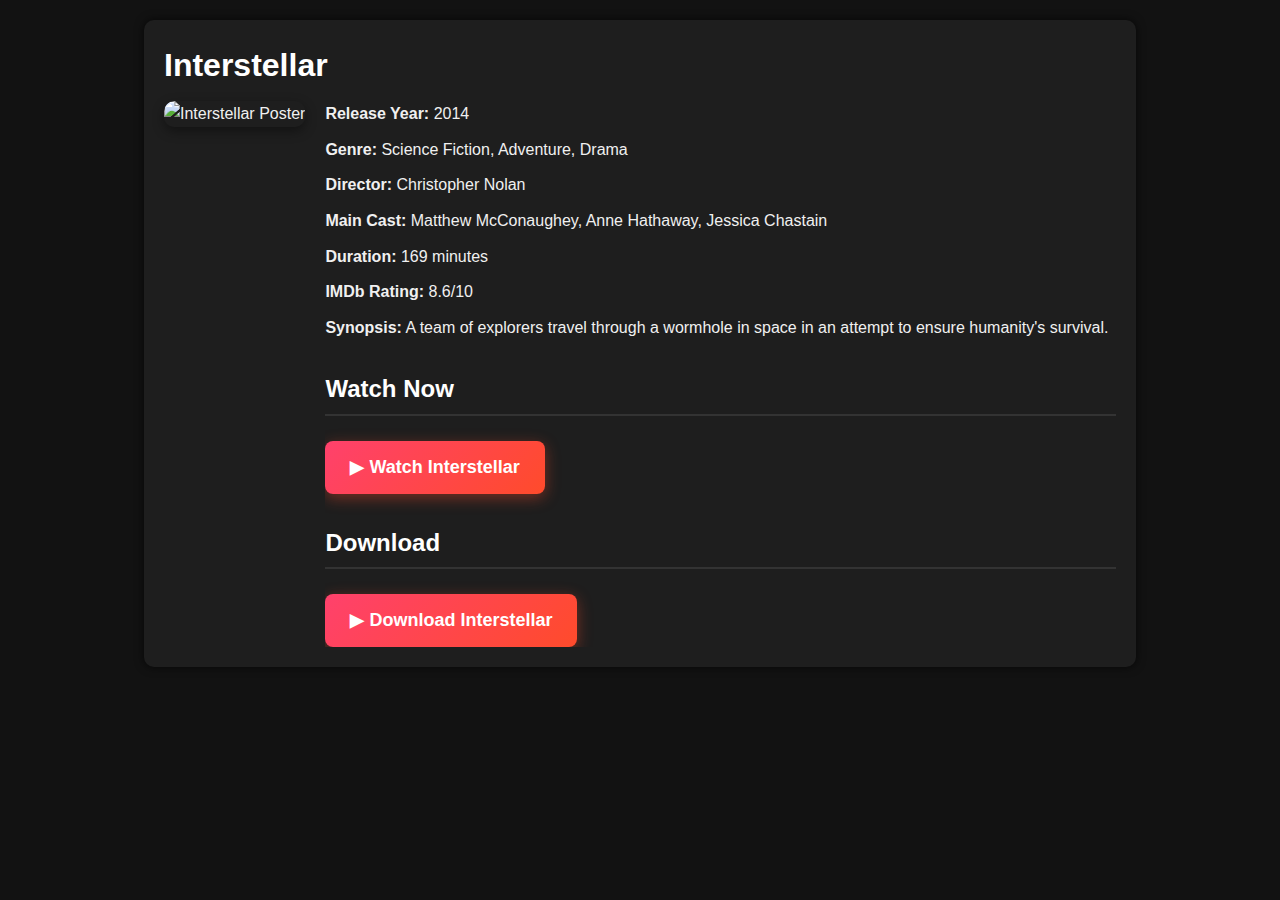
==== interstaler.html @ 8a3527b7 "Update and rename interstaler.HTML to interstaler.html" ====
<!DOCTYPE html>
<html lang="en">
<head>
    <meta charset="UTF-8">
    <title>Interstellar - Movie Details</title>
   <style>
    * {
        box-sizing: border-box;
        margin: 0;
        padding: 0;
    }
    
    body {
        font-family: 'Segoe UI', Tahoma, Geneva, Verdana, sans-serif;
        background-color: #121212;
        color: #f0f0f0;
        line-height: 1.6;
        padding: 20px;
    }
    
    .container {
        max-width: 1000px;
        margin: auto;
        background-color: #1e1e1e;
        border-radius: 10px;
        box-shadow: 0 0 10px rgba(0,0,0,0.7);
        padding: 20px;
    }
    
    h1, h2 {
        color: #ffffff;
        margin-bottom: 10px;
    }
    
    .poster {
        float: left;
        margin-right: 20px;
        border-radius: 10px;
        overflow: hidden;
        box-shadow: 0 4px 12px rgba(0, 0, 0, 0.4);
    }
    
    .poster img {
        width: 300px;
        max-width: 100%;
        border-radius: 10px;
    }
    
    .details {
        overflow: hidden;
    }
    
    .details p {
        margin-bottom: 10px;
    }
    
    .streaming,
    .related-movies,
    .comments {
        margin-top: 30px;
    }
    
    .related-movies h2,
    .streaming h2,
    .comments h2 {
        border-bottom: 2px solid #333;
        padding-bottom: 5px;
        margin-bottom: 15px;
    }
    
    .related-movies a {
        color: #4fc3f7;
        text-decoration: none;
        margin-right: 10px;
    }
    
    .comments {
        background-color: #2c2c2c;
        padding: 15px;
        border-radius: 10px;
    }
    
    @media screen and (max-width: 768px) {
        .poster {
            float: none;
            margin: 0 auto 20px;
            text-align: center;
        }
    
        .poster img {
            width: 100%;
            height: auto;
        }
    
        .details {
            text-align: center;
        }
    }
    </style>
    <style>  body { font-family: Arial, sans-serif; }
        .container { width: 80%; margin: auto; }
        .poster { float: left; margin-right: 20px; }
        .details { overflow: hidden; }
        .related-movies { margin-top: 20px; }
        .watch-button {
              display: inline-block;
        padding: 12px 25px;
        margin-top: 10px;
        font-size: 18px;
        font-weight: bold;
        color: #fff;
        background: linear-gradient(135deg, #ff416c, #ff4b2b);
        border: none;
        border-radius: 8px;
        text-decoration: none;
        box-shadow: 0 4px 15px rgba(255, 75, 43, 0.4);
        transition: transform 0.3s ease, box-shadow 0.3s ease;
    }
    
    .watch-button:hover {
        transform: scale(1.05);
        box-shadow: 0 6px 20px rgba(255, 75, 43, 0.6);
    }
    </style>
   
</head>
<body>
    <div class="container">
        <h1>Interstellar</h1>
        <div class="poster">
            <img src="IMG/INT.jpg" alt="Interstellar Poster" width="300">
        </div>
        <div class="details">
            <p><strong>Release Year:</strong> 2014</p>
            <p><strong>Genre:</strong> Science Fiction, Adventure, Drama</p>
            <p><strong>Director:</strong> Christopher Nolan</p>
            <p><strong>Main Cast:</strong> Matthew McConaughey, Anne Hathaway, Jessica Chastain</p>
            <p><strong>Duration:</strong> 169 minutes</p>
            <p><strong>IMDb Rating:</strong> 8.6/10</p>
            <p><strong>Synopsis:</strong> A team of explorers travel through a wormhole in space in an attempt to ensure humanity's survival.</p>
       <div>
        <div class="streaming">
        <h2>Watch Now</h2>
        <a href="https://iwaatch.com/view/Interstellar" class="watch-button">▶ Watch Interstellar</a>
        </div>
     <div class="streaming">
         <h2>Download</h2>
         <a href="#down" class="watch-button">▶ Download Interstellar</a>
     </div>
      </div> 
    
    </div>
</body>
</html>
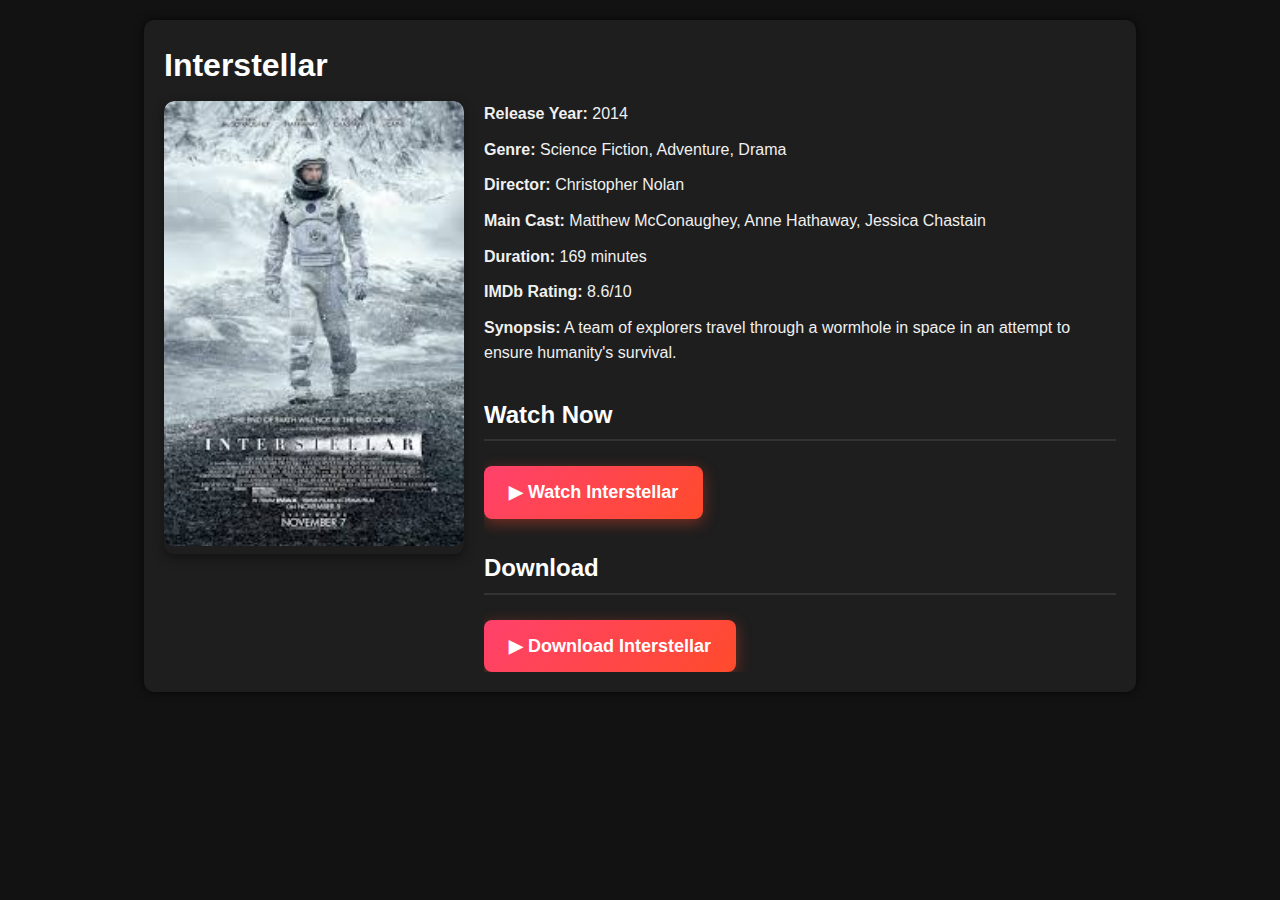
==== commit 0f744c47: "Update interstaler.html" ====
--- a/interstaler.html
+++ b/interstaler.html
@@ -128,7 +128,7 @@
     <div class="container">
         <h1>Interstellar</h1>
         <div class="poster">
-            <img src="IMG/INT.jpg" alt="Interstellar Poster" width="300">
+            <img src="INT.jpg" alt="Interstellar Poster" width="300">
         </div>
         <div class="details">
             <p><strong>Release Year:</strong> 2014</p>
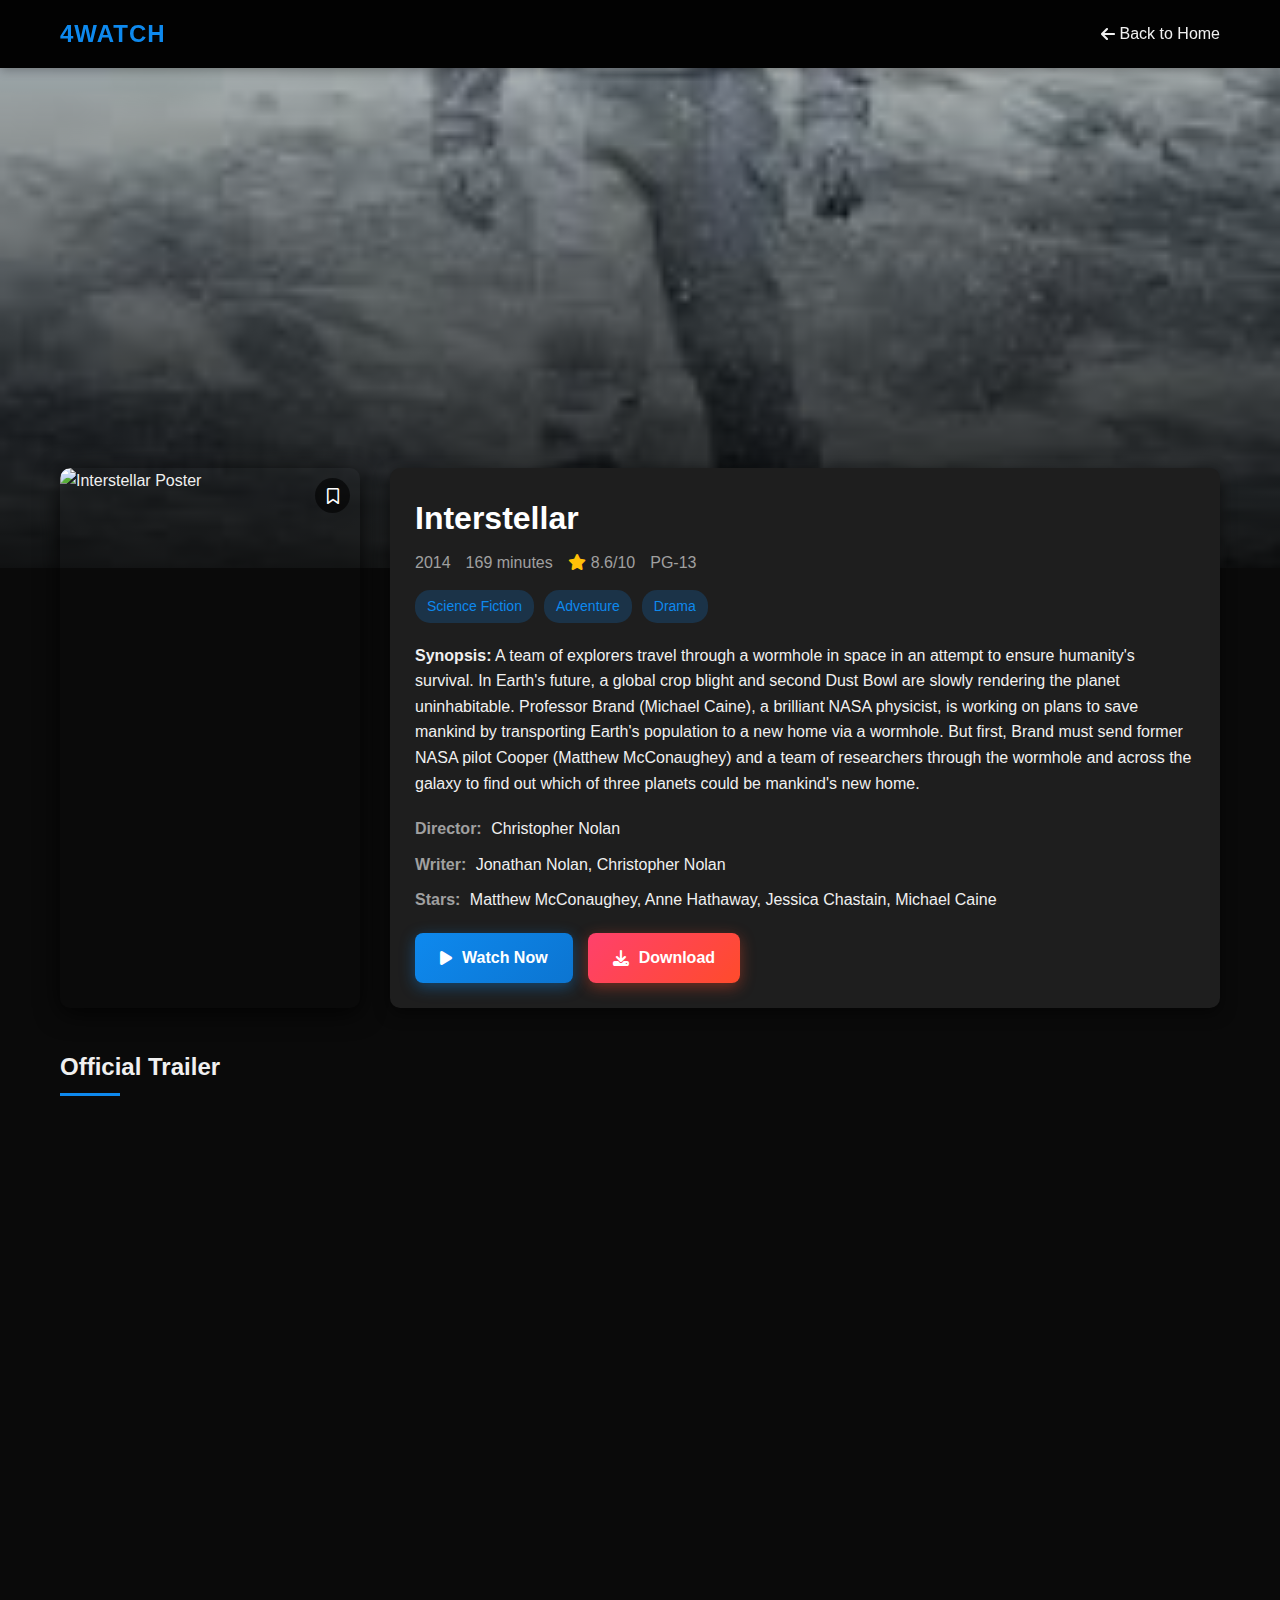
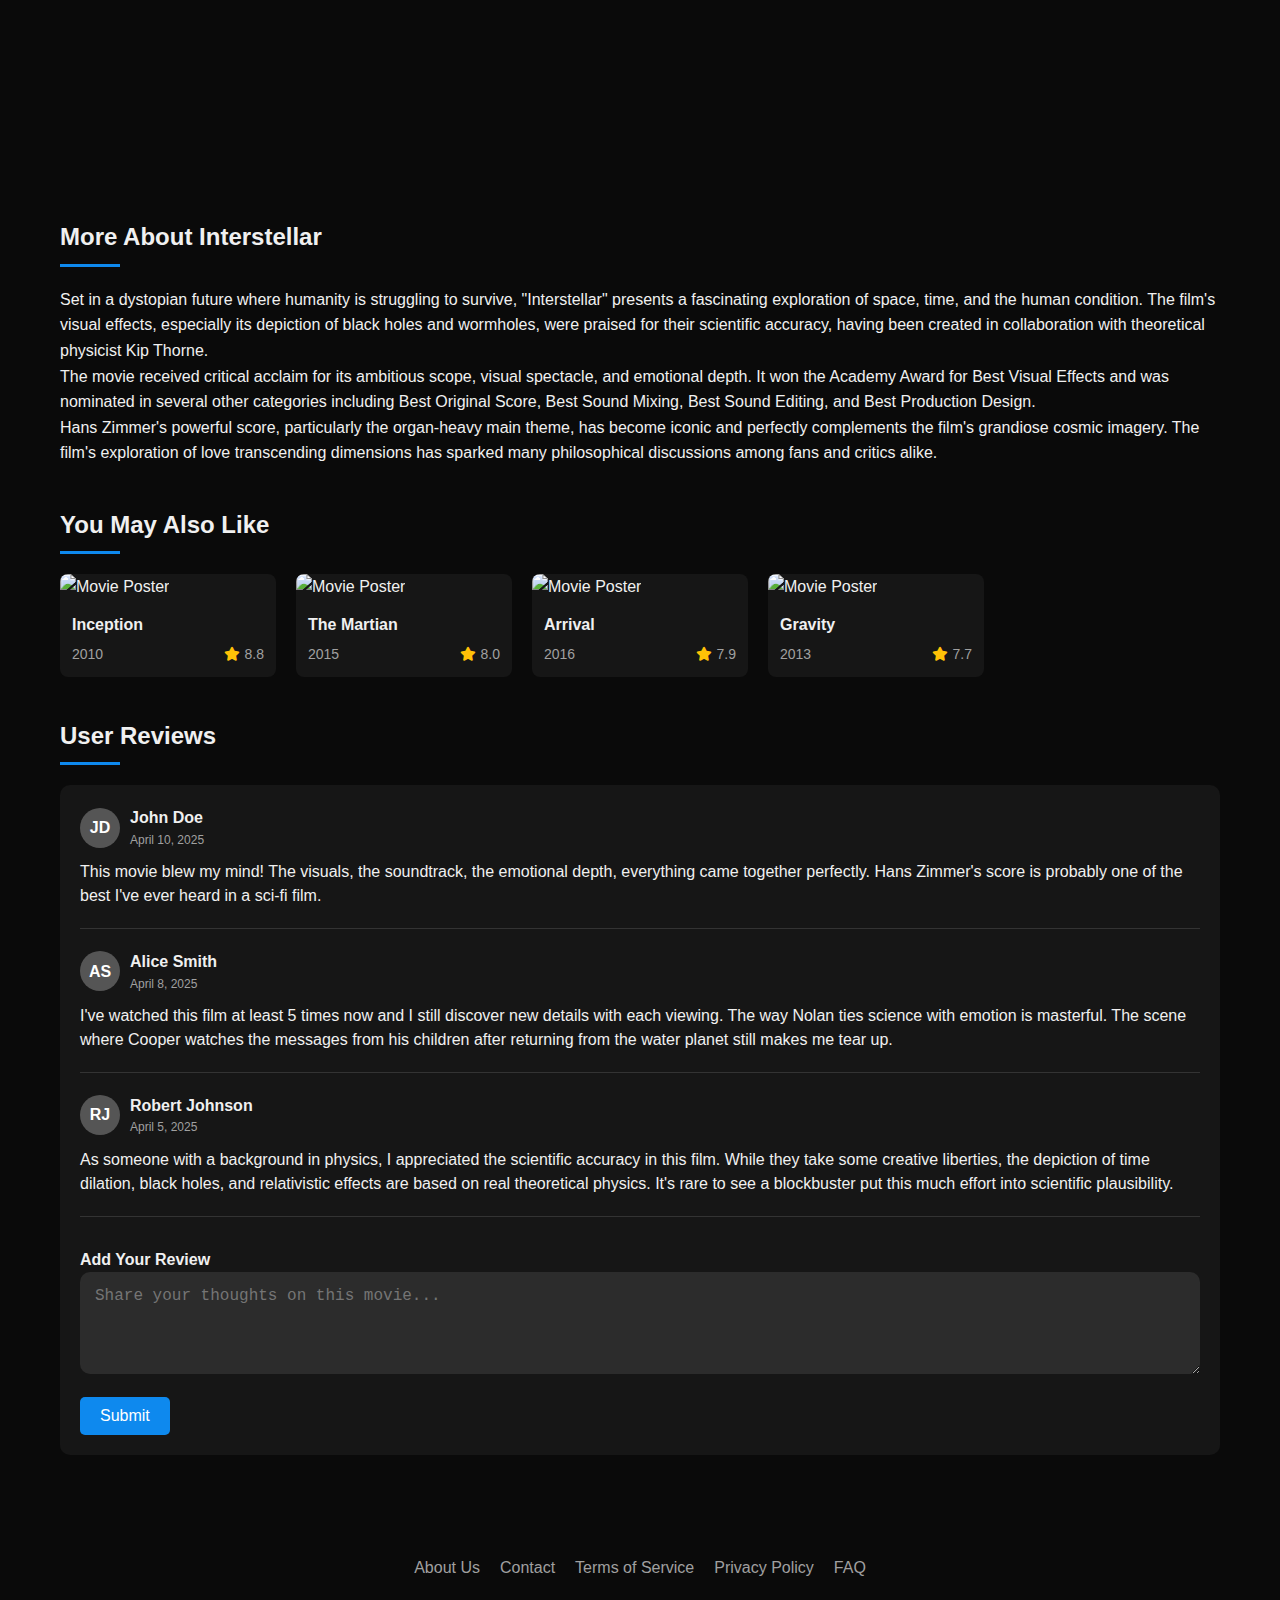
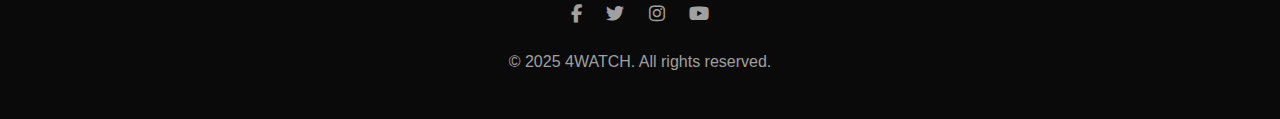
==== commit 8af46e43: "Update interstaler.html" ====
--- a/interstaler.html
+++ b/interstaler.html
@@ -2,153 +2,790 @@
 <html lang="en">
 <head>
     <meta charset="UTF-8">
-    <title>Interstellar - Movie Details</title>
-   <style>
-    * {
-        box-sizing: border-box;
-        margin: 0;
-        padding: 0;
-    }
-    
-    body {
-        font-family: 'Segoe UI', Tahoma, Geneva, Verdana, sans-serif;
-        background-color: #121212;
-        color: #f0f0f0;
-        line-height: 1.6;
-        padding: 20px;
-    }
-    
-    .container {
-        max-width: 1000px;
-        margin: auto;
-        background-color: #1e1e1e;
-        border-radius: 10px;
-        box-shadow: 0 0 10px rgba(0,0,0,0.7);
-        padding: 20px;
-    }
-    
-    h1, h2 {
-        color: #ffffff;
-        margin-bottom: 10px;
-    }
-    
-    .poster {
-        float: left;
-        margin-right: 20px;
-        border-radius: 10px;
-        overflow: hidden;
-        box-shadow: 0 4px 12px rgba(0, 0, 0, 0.4);
-    }
-    
-    .poster img {
-        width: 300px;
-        max-width: 100%;
-        border-radius: 10px;
-    }
-    
-    .details {
-        overflow: hidden;
-    }
-    
-    .details p {
-        margin-bottom: 10px;
-    }
-    
-    .streaming,
-    .related-movies,
-    .comments {
-        margin-top: 30px;
-    }
-    
-    .related-movies h2,
-    .streaming h2,
-    .comments h2 {
-        border-bottom: 2px solid #333;
-        padding-bottom: 5px;
-        margin-bottom: 15px;
-    }
-    
-    .related-movies a {
-        color: #4fc3f7;
-        text-decoration: none;
-        margin-right: 10px;
-    }
-    
-    .comments {
-        background-color: #2c2c2c;
-        padding: 15px;
-        border-radius: 10px;
-    }
-    
-    @media screen and (max-width: 768px) {
+    <meta name="viewport" content="width=device-width, initial-scale=1.0">
+    <title>Interstellar - Movie Details | 4WATCH</title>
+    <link rel="stylesheet" href="https://cdnjs.cloudflare.com/ajax/libs/font-awesome/6.4.0/css/all.min.css">
+    <style>
+        :root {
+            --primary-color: #0e89ee;
+            --secondary-color: #ff416c;
+            --background-dark: #0a0a0a;
+            --card-bg: #1e1e1e;
+            --text-color: #f0f0f0;
+            --text-muted: #a0a0a0;
+            --rating-color: #ffc107;
+            --transition: all 0.3s ease;
+        }
+
+        * {
+            box-sizing: border-box;
+            margin: 0;
+            padding: 0;
+        }
+        
+        body {
+            font-family: 'Segoe UI', Tahoma, Geneva, Verdana, sans-serif;
+            background-color: var(--background-dark);
+            color: var(--text-color);
+            line-height: 1.6;
+            padding: 0;
+        }
+        
+        .header {
+            background-color: rgba(0, 0, 0, 0.8);
+            padding: 15px 0;
+            position: sticky;
+            top: 0;
+            z-index: 100;
+            backdrop-filter: blur(8px);
+            box-shadow: 0 2px 10px rgba(0, 0, 0, 0.3);
+        }
+
+        .nav-container {
+            max-width: 1200px;
+            margin: 0 auto;
+            display: flex;
+            justify-content: space-between;
+            align-items: center;
+            padding: 0 20px;
+        }
+
+        .logo {
+            font-size: 24px;
+            font-weight: 700;
+            color: var(--primary-color);
+            text-decoration: none;
+            text-transform: uppercase;
+            letter-spacing: 1px;
+        }
+
+        .back-btn {
+            color: var(--text-color);
+            text-decoration: none;
+            display: flex;
+            align-items: center;
+            gap: 5px;
+            transition: var(--transition);
+        }
+
+        .back-btn:hover {
+            color: var(--primary-color);
+        }
+
+        .hero {
+            height: 500px;
+            background: linear-gradient(to bottom, rgba(0, 0, 0, 0.3), rgba(0, 0, 0, 0.9)), url(INT.jpg) no-repeat center center;
+            background-size: cover;
+            display: flex;
+            align-items: flex-end;
+        }
+
+        .container {
+            max-width: 1200px;
+            margin: 0 auto;
+            padding: 0 20px;
+        }
+
+        .movie-details {
+            display: flex;
+            margin-top: -100px;
+            position: relative;
+            z-index: 2;
+        }
+        
         .poster {
-            float: none;
-            margin: 0 auto 20px;
-            text-align: center;
-        }
-    
+            flex: 0 0 300px;
+            margin-right: 30px;
+            box-shadow: 0 5px 25px rgba(0, 0, 0, 0.8);
+            border-radius: 10px;
+            overflow: hidden;
+            position: relative;
+        }
+        
         .poster img {
             width: 100%;
-            height: auto;
-        }
-    
+            display: block;
+            border-radius: 10px;
+        }
+
+        .bookmark {
+            position: absolute;
+            top: 10px;
+            right: 10px;
+            background: rgba(0, 0, 0, 0.6);
+            color: white;
+            width: 35px;
+            height: 35px;
+            border-radius: 50%;
+            display: flex;
+            align-items: center;
+            justify-content: center;
+            cursor: pointer;
+            transition: var(--transition);
+        }
+
+        .bookmark:hover {
+            background: var(--secondary-color);
+        }
+        
         .details {
+            flex: 1;
+            padding: 25px;
+            background-color: var(--card-bg);
+            border-radius: 10px;
+            box-shadow: 0 5px 15px rgba(0, 0, 0, 0.5);
+        }
+        
+        h1 {
+            font-size: 32px;
+            margin-bottom: 5px;
+            color: white;
+        }
+        
+        .meta {
+            display: flex;
+            flex-wrap: wrap;
+            gap: 15px;
+            margin-bottom: 15px;
+            color: var(--text-muted);
+        }
+
+        .rating {
+            display: flex;
+            align-items: center;
+            gap: 5px;
+        }
+
+        .rating i {
+            color: var(--rating-color);
+        }
+
+        .tags {
+            display: flex;
+            flex-wrap: wrap;
+            gap: 10px;
+            margin-bottom: 20px;
+        }
+
+        .tag {
+            background-color: rgba(14, 137, 238, 0.2);
+            color: var(--primary-color);
+            padding: 5px 12px;
+            border-radius: 15px;
+            font-size: 14px;
+        }
+        
+        .details p {
+            margin-bottom: 15px;
+        }
+
+        .personnel {
+            margin: 20px 0;
+        }
+
+        .personnel-item {
+            margin-bottom: 10px;
+        }
+
+        .personnel-title {
+            font-weight: bold;
+            color: var(--text-muted);
+            margin-right: 5px;
+        }
+        
+        .buttons {
+            display: flex;
+            gap: 15px;
+            margin-top: 20px;
+            flex-wrap: wrap;
+        }
+        
+        .watch-button,
+        .download-button {
+            display: inline-flex;
+            align-items: center;
+            gap: 10px;
+            padding: 12px 25px;
+            font-size: 16px;
+            font-weight: 600;
+            color: white;
+            border: none;
+            border-radius: 8px;
+            text-decoration: none;
+            transition: var(--transition);
+            cursor: pointer;
+        }
+        
+        .watch-button {
+            background: linear-gradient(135deg, var(--primary-color), #0c75d1);
+            box-shadow: 0 4px 15px rgba(14, 137, 238, 0.4);
+        }
+        
+        .download-button {
+            background: linear-gradient(135deg, var(--secondary-color), #ff4b2b);
+            box-shadow: 0 4px 15px rgba(255, 75, 43, 0.4);
+        }
+        
+        .watch-button:hover,
+        .download-button:hover {
+            transform: translateY(-3px);
+            box-shadow: 0 6px 20px rgba(0, 0, 0, 0.6);
+        }
+
+        .section {
+            margin: 40px 0;
+        }
+        
+        h2 {
+            font-size: 24px;
+            margin-bottom: 20px;
+            position: relative;
+            padding-bottom: 10px;
+        }
+        
+        h2::after {
+            content: '';
+            position: absolute;
+            bottom: 0;
+            left: 0;
+            height: 3px;
+            width: 60px;
+            background-color: var(--primary-color);
+        }
+        
+        .trailer {
+            margin: 30px 0;
+            position: relative;
+            padding-bottom: 56.25%;
+            height: 0;
+            overflow: hidden;
+        }
+        
+        .trailer iframe {
+            position: absolute;
+            top: 0;
+            left: 0;
+            width: 100%;
+            height: 100%;
+            border-radius: 10px;
+        }
+        
+        .movie-grid {
+            display: grid;
+            grid-template-columns: repeat(auto-fill, minmax(180px, 1fr));
+            gap: 20px;
+        }
+        
+        .movie-card {
+            background-color: rgba(30, 30, 30, 0.6);
+            border-radius: 8px;
+            overflow: hidden;
+            transition: var(--transition);
+            cursor: pointer;
+        }
+        
+        .movie-card:hover {
+            transform: translateY(-5px);
+            box-shadow: 0 8px 25px rgba(0, 0, 0, 0.5);
+        }
+        
+        .movie-card img {
+            width: 100%;
+            height: 250px;
+            object-fit: cover;
+        }
+        
+        .movie-info {
+            padding: 12px;
+        }
+        
+        .movie-info h3 {
+            font-size: 16px;
+            margin-bottom: 5px;
+        }
+        
+        .movie-meta {
+            display: flex;
+            justify-content: space-between;
+            color: var(--text-muted);
+            font-size: 14px;
+        }
+        
+        .comments {
+            background-color: rgba(30, 30, 30, 0.6);
+            padding: 20px;
+            border-radius: 10px;
+        }
+        
+        .comment {
+            margin-bottom: 20px;
+            padding-bottom: 20px;
+            border-bottom: 1px solid #333;
+        }
+        
+        .comment:last-child {
+            border-bottom: none;
+            margin-bottom: 0;
+            padding-bottom: 0;
+        }
+        
+        .comment-header {
+            display: flex;
+            align-items: center;
+            margin-bottom: 10px;
+        }
+        
+        .comment-avatar {
+            width: 40px;
+            height: 40px;
+            border-radius: 50%;
+            margin-right: 10px;
+            background-color: #555;
+            display: flex;
+            align-items: center;
+            justify-content: center;
+            color: white;
+            font-weight: bold;
+        }
+        
+        .comment-info h4 {
+            margin: 0;
+            font-size: 16px;
+        }
+        
+        .comment-date {
+            color: var(--text-muted);
+            font-size: 12px;
+        }
+        
+        .comment-content {
+            line-height: 1.5;
+        }
+        
+        .add-comment {
+            margin-top: 30px;
+        }
+        
+        .comment-input {
+            width: 100%;
+            padding: 15px;
+            border-radius: 10px;
+            border: none;
+            background-color: #2c2c2c;
+            color: white;
+            font-size: 16px;
+            margin-bottom: 15px;
+            resize: vertical;
+        }
+        
+        .submit-btn {
+            background-color: var(--primary-color);
+            color: white;
+            border: none;
+            padding: 10px 20px;
+            border-radius: 5px;
+            cursor: pointer;
+            font-size: 16px;
+            transition: var(--transition);
+        }
+        
+        .submit-btn:hover {
+            background-color: #0c75d1;
+        }
+        
+        footer {
+            background-color: #0a0a0a;
+            padding: 40px 0;
+            margin-top: 60px;
             text-align: center;
-        }
-    }
+            color: var(--text-muted);
+        }
+        
+        .footer-content {
+            max-width: 1200px;
+            margin: 0 auto;
+            padding: 0 20px;
+        }
+        
+        .footer-links {
+            display: flex;
+            justify-content: center;
+            gap: 20px;
+            margin-bottom: 20px;
+        }
+        
+        .footer-links a {
+            color: var(--text-muted);
+            text-decoration: none;
+            transition: var(--transition);
+        }
+        
+        .footer-links a:hover {
+            color: var(--primary-color);
+        }
+        
+        .social-links {
+            margin: 20px 0;
+        }
+        
+        .social-links a {
+            color: var(--text-muted);
+            font-size: 18px;
+            margin: 0 10px;
+            transition: var(--transition);
+        }
+        
+        .social-links a:hover {
+            color: var(--primary-color);
+        }
+        
+        @media screen and (max-width: 991px) {
+            .hero {
+                height: 400px;
+            }
+            
+            .movie-details {
+                flex-direction: column;
+                margin-top: -80px;
+            }
+            
+            .poster {
+                margin-right: 0;
+                margin-bottom: 20px;
+                max-width: 250px;
+                align-self: center;
+            }
+        }
+        
+        @media screen and (max-width: 768px) {
+            .hero {
+                height: 300px;
+            }
+            
+            h1 {
+                font-size: 28px;
+            }
+            
+            .buttons {
+                flex-direction: column;
+                width: 100%;
+            }
+            
+            .watch-button,
+            .download-button {
+                width: 100%;
+                justify-content: center;
+            }
+            
+            .trailer {
+                margin: 20px 0;
+            }
+            
+            .movie-grid {
+                grid-template-columns: repeat(auto-fill, minmax(140px, 1fr));
+                gap: 15px;
+            }
+            
+            .movie-card img {
+                height: 200px;
+            }
+        }
+        
+        @media screen and (max-width: 576px) {
+            .hero {
+                height: 200px;
+            }
+            
+            .movie-details {
+                margin-top: -50px;
+            }
+            
+            .poster {
+                max-width: 180px;
+            }
+            
+            .details {
+                padding: 15px;
+            }
+            
+            h1 {
+                font-size: 24px;
+            }
+            
+            .meta {
+                gap: 10px;
+                font-size: 14px;
+            }
+            
+            .tags {
+                gap: 5px;
+            }
+            
+            .tag {
+                font-size: 12px;
+                padding: 4px 8px;
+            }
+            
+            h2 {
+                font-size: 20px;
+            }
+            
+            .movie-grid {
+                grid-template-columns: repeat(2, 1fr);
+            }
+        }
     </style>
-    <style>  body { font-family: Arial, sans-serif; }
-        .container { width: 80%; margin: auto; }
-        .poster { float: left; margin-right: 20px; }
-        .details { overflow: hidden; }
-        .related-movies { margin-top: 20px; }
-        .watch-button {
-              display: inline-block;
-        padding: 12px 25px;
-        margin-top: 10px;
-        font-size: 18px;
-        font-weight: bold;
-        color: #fff;
-        background: linear-gradient(135deg, #ff416c, #ff4b2b);
-        border: none;
-        border-radius: 8px;
-        text-decoration: none;
-        box-shadow: 0 4px 15px rgba(255, 75, 43, 0.4);
-        transition: transform 0.3s ease, box-shadow 0.3s ease;
-    }
-    
-    .watch-button:hover {
-        transform: scale(1.05);
-        box-shadow: 0 6px 20px rgba(255, 75, 43, 0.6);
-    }
-    </style>
-   
 </head>
 <body>
+    <!-- Header -->
+    <header class="header">
+        <div class="nav-container">
+            <a href="index.html" class="logo">4WATCH</a>
+            <a href="index.html" class="back-btn">
+                <i class="fas fa-arrow-left"></i> Back to Home
+            </a>
+        </div>
+    </header>
+
+    <!-- Hero Section -->
+    <div class="hero"></div>
+
     <div class="container">
-        <h1>Interstellar</h1>
-        <div class="poster">
-            <img src="INT.jpg" alt="Interstellar Poster" width="300">
+        <!-- Movie Details -->
+        <div class="movie-details">
+            <div class="poster">
+                <img src="/api/placeholder/300/450" alt="Interstellar Poster">
+                <div class="bookmark">
+                    <i class="far fa-bookmark"></i>
+                </div>
+            </div>
+            
+            <div class="details">
+                <h1>Interstellar</h1>
+                
+                <div class="meta">
+                    <span>2014</span>
+                    <span>169 minutes</span>
+                    <div class="rating">
+                        <i class="fas fa-star"></i>
+                        <span>8.6/10</span>
+                    </div>
+                    <span>PG-13</span>
+                </div>
+                
+                <div class="tags">
+                    <span class="tag">Science Fiction</span>
+                    <span class="tag">Adventure</span>
+                    <span class="tag">Drama</span>
+                </div>
+                
+                <p><strong>Synopsis:</strong> A team of explorers travel through a wormhole in space in an attempt to ensure humanity's survival. In Earth's future, a global crop blight and second Dust Bowl are slowly rendering the planet uninhabitable. Professor Brand (Michael Caine), a brilliant NASA physicist, is working on plans to save mankind by transporting Earth's population to a new home via a wormhole. But first, Brand must send former NASA pilot Cooper (Matthew McConaughey) and a team of researchers through the wormhole and across the galaxy to find out which of three planets could be mankind's new home.</p>
+                
+                <div class="personnel">
+                    <div class="personnel-item">
+                        <span class="personnel-title">Director:</span>
+                        <span>Christopher Nolan</span>
+                    </div>
+                    
+                    <div class="personnel-item">
+                        <span class="personnel-title">Writer:</span>
+                        <span>Jonathan Nolan, Christopher Nolan</span>
+                    </div>
+                    
+                    <div class="personnel-item">
+                        <span class="personnel-title">Stars:</span>
+                        <span>Matthew McConaughey, Anne Hathaway, Jessica Chastain, Michael Caine</span>
+                    </div>
+                </div>
+                
+                <div class="buttons">
+                    <a href="https://iwaatch.com/view/Interstellar" class="watch-button">
+                        <i class="fas fa-play"></i> Watch Now
+                    </a>
+                    <a href="#download" class="download-button">
+                        <i class="fas fa-download"></i> Download
+                    </a>
+                </div>
+            </div>
         </div>
-        <div class="details">
-            <p><strong>Release Year:</strong> 2014</p>
-            <p><strong>Genre:</strong> Science Fiction, Adventure, Drama</p>
-            <p><strong>Director:</strong> Christopher Nolan</p>
-            <p><strong>Main Cast:</strong> Matthew McConaughey, Anne Hathaway, Jessica Chastain</p>
-            <p><strong>Duration:</strong> 169 minutes</p>
-            <p><strong>IMDb Rating:</strong> 8.6/10</p>
-            <p><strong>Synopsis:</strong> A team of explorers travel through a wormhole in space in an attempt to ensure humanity's survival.</p>
-       <div>
-        <div class="streaming">
-        <h2>Watch Now</h2>
-        <a href="https://iwaatch.com/view/Interstellar" class="watch-button">▶ Watch Interstellar</a>
+        
+        <!-- Trailer Section -->
+        <div class="section">
+            <h2>Official Trailer</h2>
+            <div class="trailer">
+                <iframe src="https://www.youtube.com/embed/2LqzF5WauAw" frameborder="0" allow="accelerometer; autoplay; clipboard-write; encrypted-media; gyroscope; picture-in-picture" allowfullscreen></iframe>
+            </div>
         </div>
-     <div class="streaming">
-         <h2>Download</h2>
-         <a href="#down" class="watch-button">▶ Download Interstellar</a>
-     </div>
-      </div> 
+        
+        <!-- More About Section -->
+        <div class="section">
+            <h2>More About Interstellar</h2>
+            <p>Set in a dystopian future where humanity is struggling to survive, "Interstellar" presents a fascinating exploration of space, time, and the human condition. The film's visual effects, especially its depiction of black holes and wormholes, were praised for their scientific accuracy, having been created in collaboration with theoretical physicist Kip Thorne.</p>
+            <p>The movie received critical acclaim for its ambitious scope, visual spectacle, and emotional depth. It won the Academy Award for Best Visual Effects and was nominated in several other categories including Best Original Score, Best Sound Mixing, Best Sound Editing, and Best Production Design.</p>
+            <p>Hans Zimmer's powerful score, particularly the organ-heavy main theme, has become iconic and perfectly complements the film's grandiose cosmic imagery. The film's exploration of love transcending dimensions has sparked many philosophical discussions among fans and critics alike.</p>
+        </div>
+        
+        <!-- Related Movies -->
+        <div class="section">
+            <h2>You May Also Like</h2>
+            <div class="movie-grid">
+                <div class="movie-card">
+                    <img src="/api/placeholder/300/450" alt="Movie Poster">
+                    <div class="movie-info">
+                        <h3>Inception</h3>
+                        <div class="movie-meta">
+                            <span>2010</span>
+                            <div class="rating">
+                                <i class="fas fa-star"></i>
+                                <span>8.8</span>
+                            </div>
+                        </div>
+                    </div>
+                </div>
+                
+                <div class="movie-card">
+                    <img src="/api/placeholder/300/450" alt="Movie Poster">
+                    <div class="movie-info">
+                        <h3>The Martian</h3>
+                        <div class="movie-meta">
+                            <span>2015</span>
+                            <div class="rating">
+                                <i class="fas fa-star"></i>
+                                <span>8.0</span>
+                            </div>
+                        </div>
+                    </div>
+                </div>
+                
+                <div class="movie-card">
+                    <img src="/api/placeholder/300/450" alt="Movie Poster">
+                    <div class="movie-info">
+                        <h3>Arrival</h3>
+                        <div class="movie-meta">
+                            <span>2016</span>
+                            <div class="rating">
+                                <i class="fas fa-star"></i>
+                                <span>7.9</span>
+                            </div>
+                        </div>
+                    </div>
+                </div>
+                
+                <div class="movie-card">
+                    <img src="/api/placeholder/300/450" alt="Movie Poster">
+                    <div class="movie-info">
+                        <h3>Gravity</h3>
+                        <div class="movie-meta">
+                            <span>2013</span>
+                            <div class="rating">
+                                <i class="fas fa-star"></i>
+                                <span>7.7</span>
+                            </div>
+                        </div>
+                    </div>
+                </div>
+            </div>
+        </div>
+        
+        <!-- Comments Section -->
+        <div class="section">
+            <h2>User Reviews</h2>
+            <div class="comments">
+                <div class="comment">
+                    <div class="comment-header">
+                        <div class="comment-avatar">JD</div>
+                        <div class="comment-info">
+                            <h4>John Doe</h4>
+                            <div class="comment-date">April 10, 2025</div>
+                        </div>
+                    </div>
+                    <div class="comment-content">
+                        <p>This movie blew my mind! The visuals, the soundtrack, the emotional depth, everything came together perfectly. Hans Zimmer's score is probably one of the best I've ever heard in a sci-fi film.</p>
+                    </div>
+                </div>
+                
+                <div class="comment">
+                    <div class="comment-header">
+                        <div class="comment-avatar">AS</div>
+                        <div class="comment-info">
+                            <h4>Alice Smith</h4>
+                            <div class="comment-date">April 8, 2025</div>
+                        </div>
+                    </div>
+                    <div class="comment-content">
+                        <p>I've watched this film at least 5 times now and I still discover new details with each viewing. The way Nolan ties science with emotion is masterful. The scene where Cooper watches the messages from his children after returning from the water planet still makes me tear up.</p>
+                    </div>
+                </div>
+                
+                <div class="comment">
+                    <div class="comment-header">
+                        <div class="comment-avatar">RJ</div>
+                        <div class="comment-info">
+                            <h4>Robert Johnson</h4>
+                            <div class="comment-date">April 5, 2025</div>
+                        </div>
+                    </div>
+                    <div class="comment-content">
+                        <p>As someone with a background in physics, I appreciated the scientific accuracy in this film. While they take some creative liberties, the depiction of time dilation, black holes, and relativistic effects are based on real theoretical physics. It's rare to see a blockbuster put this much effort into scientific plausibility.</p>
+                    </div>
+                </div>
+                
+                <div class="add-comment">
+                    <h4>Add Your Review</h4>
+                    <textarea class="comment-input" placeholder="Share your thoughts on this movie..." rows="4"></textarea>
+                    <button class="submit-btn">Submit</button>
+                </div>
+            </div>
+        </div>
+    </div>
     
-    </div>
+    <!-- Footer -->
+    <footer>
+        <div class="footer-content">
+            <div class="footer-links">
+                <a href="#">About Us</a>
+                <a href="#">Contact</a>
+                <a href="#">Terms of Service</a>
+                <a href="#">Privacy Policy</a>
+                <a href="#">FAQ</a>
+            </div>
+            
+            <div class="social-links">
+                <a href="#"><i class="fab fa-facebook-f"></i></a>
+                <a href="#"><i class="fab fa-twitter"></i></a>
+                <a href="#"><i class="fab fa-instagram"></i></a>
+                <a href="#"><i class="fab fa-youtube"></i></a>
+            </div>
+            
+            <p>&copy; 2025 4WATCH. All rights reserved.</p>
+        </div>
+    </footer>
+
+    <script>
+        // Bookmark functionality
+        document.querySelector('.bookmark').addEventListener('click', function() {
+            const icon = this.querySelector('i');
+            if (icon.classList.contains('far')) {
+                icon.classList.remove('far');
+                icon.classList.add('fas');
+                alert('Movie added to your watchlist!');
+            } else {
+                icon.classList.remove('fas');
+                icon.classList.add('far');
+                alert('Movie removed from your watchlist!');
+            }
+        });
+        
+        // Comment submission
+        document.querySelector('.submit-btn').addEventListener('click', function() {
+            const commentText = document.querySelector('.comment-input').value.trim();
+            if (commentText) {
+                alert('Thanks for your review! It will appear after moderation.');
+                document.querySelector('.comment-input').value = '';
+            } else {
+                alert('Please write a review before submitting.');
+            }
+        });
+    </script>
 </body>
 </html>
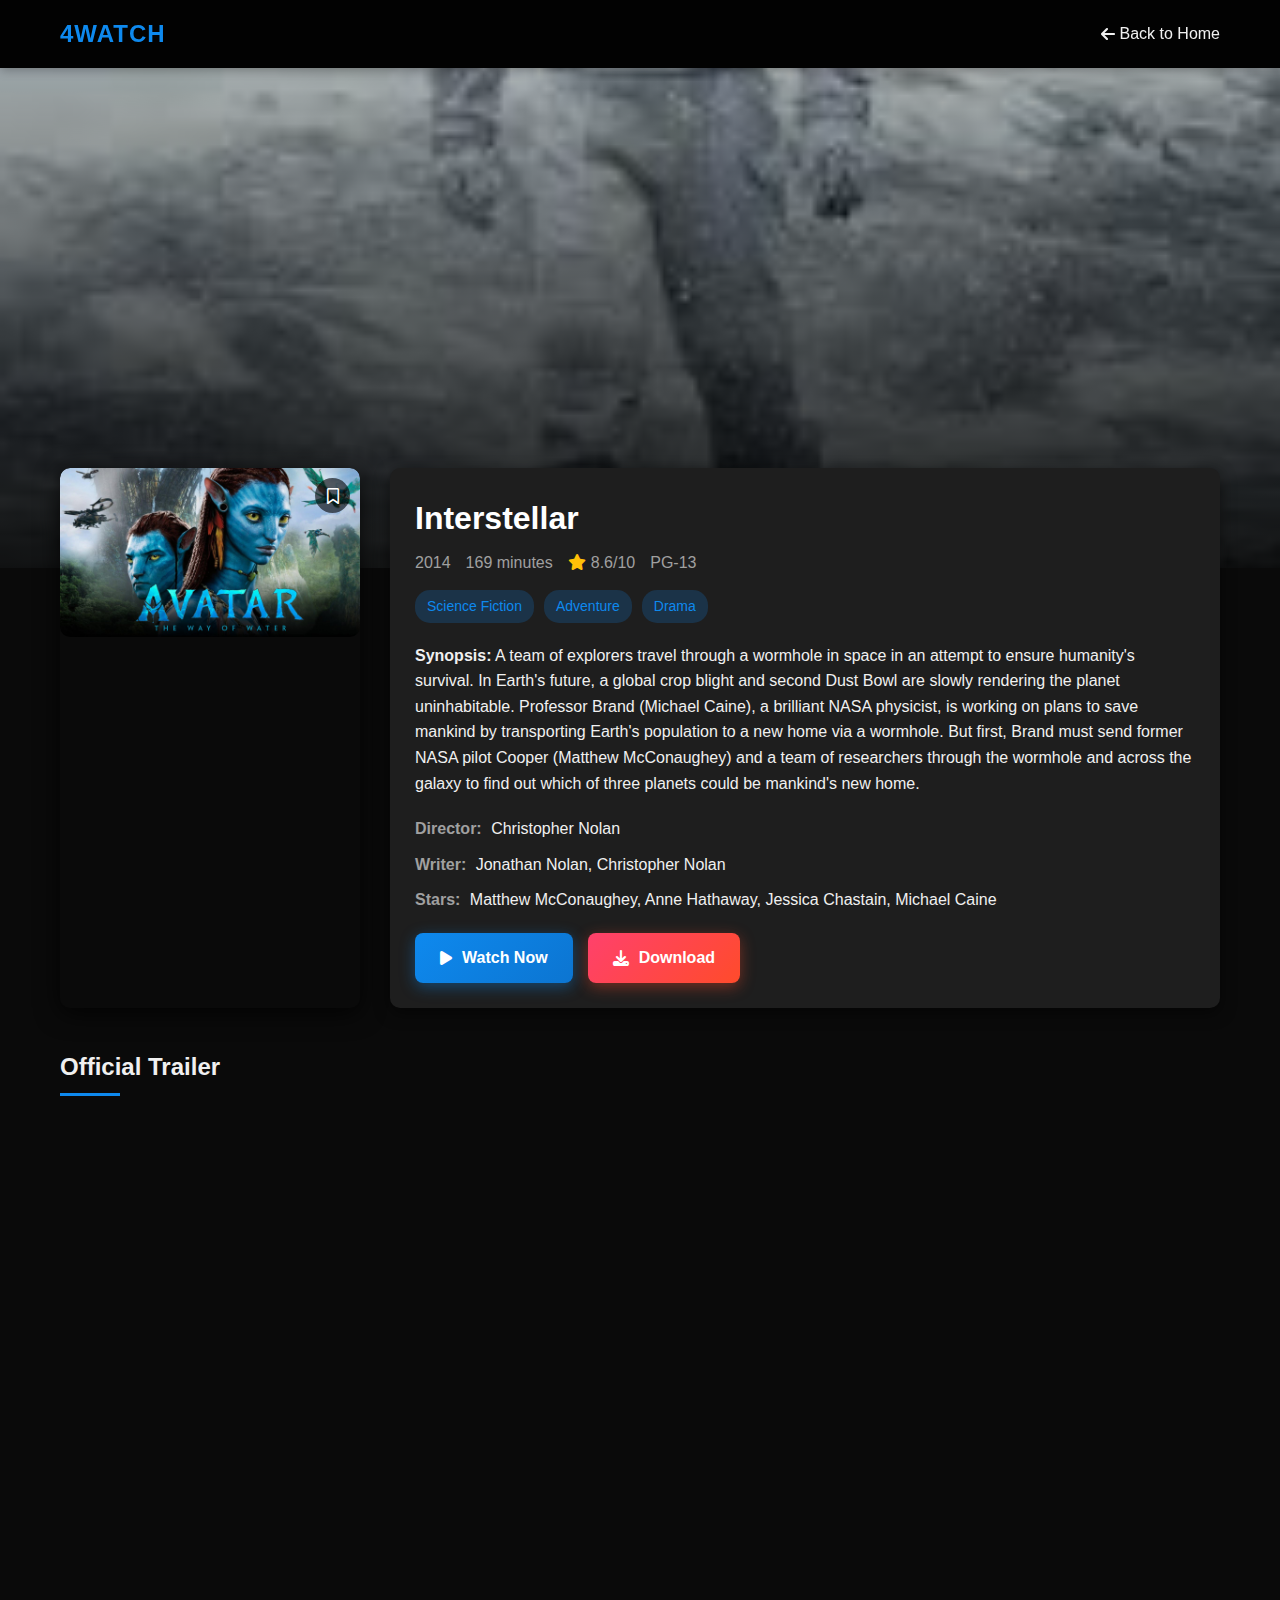
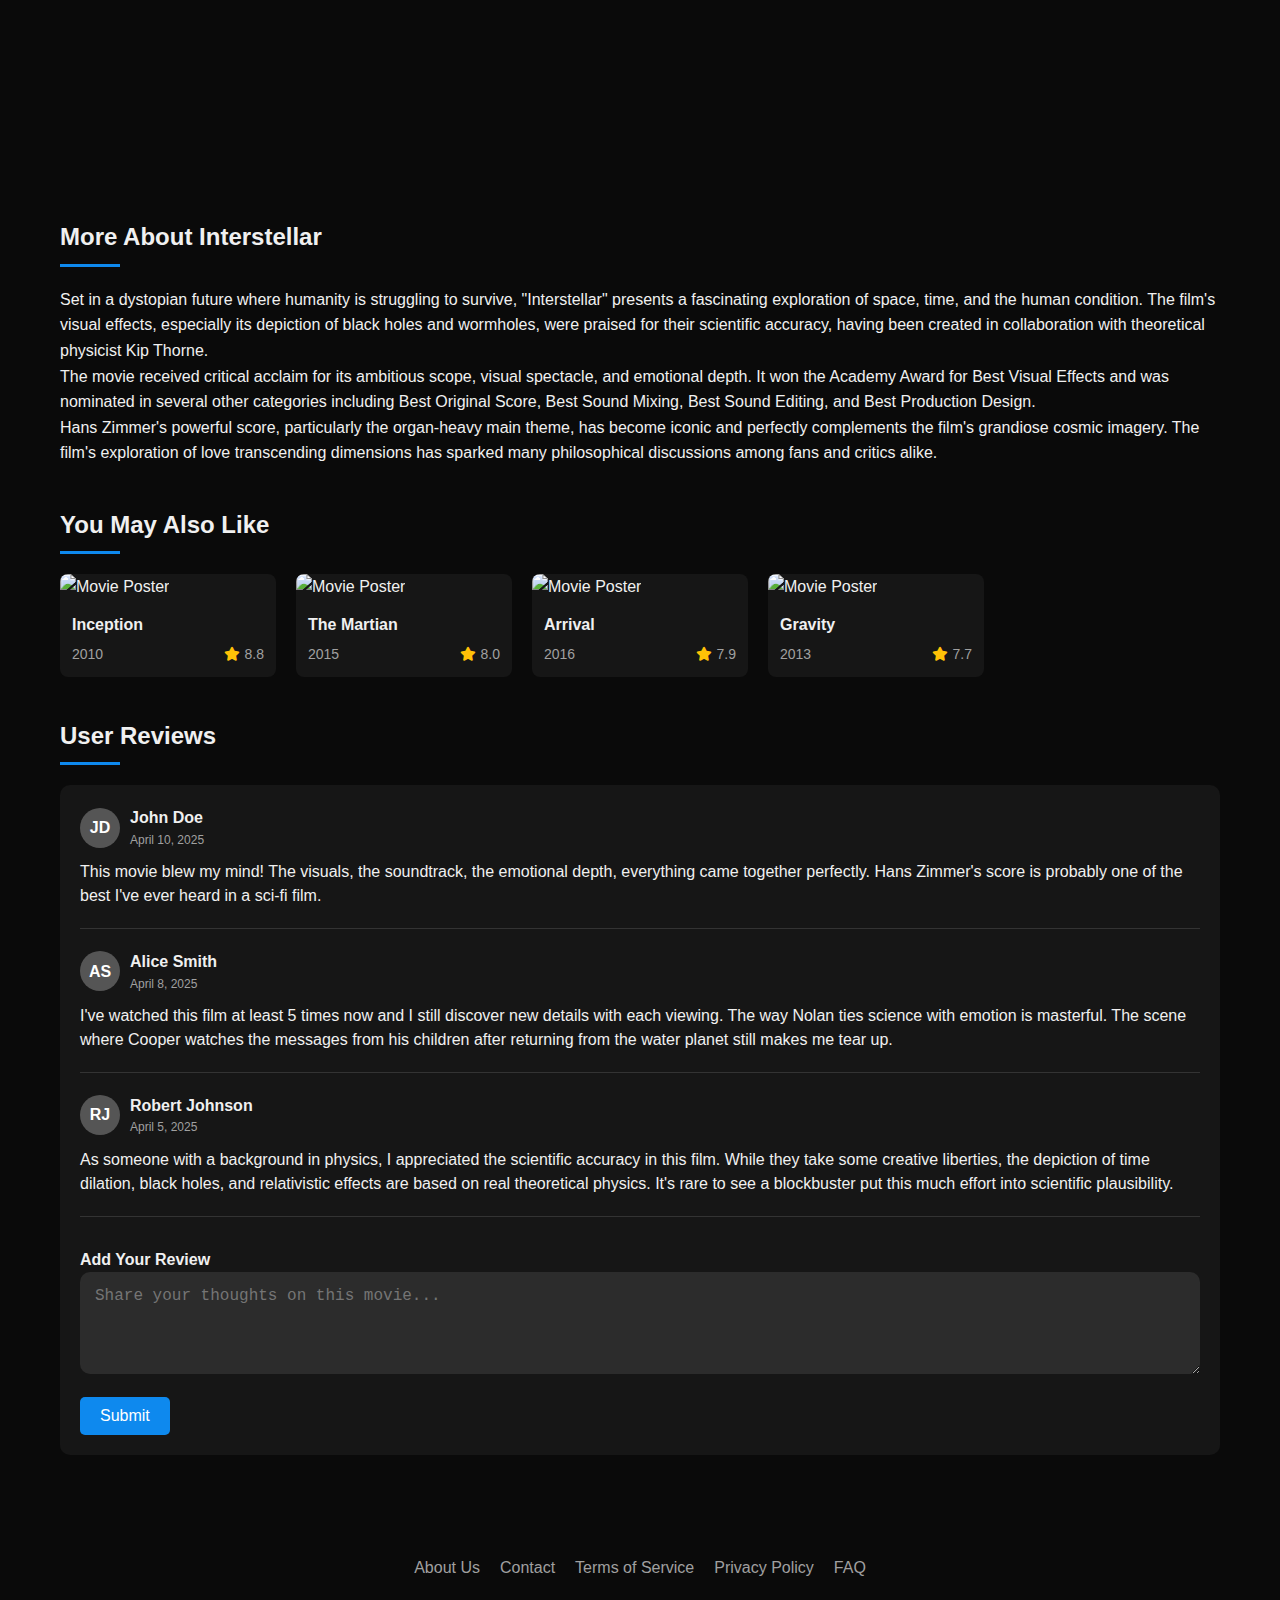
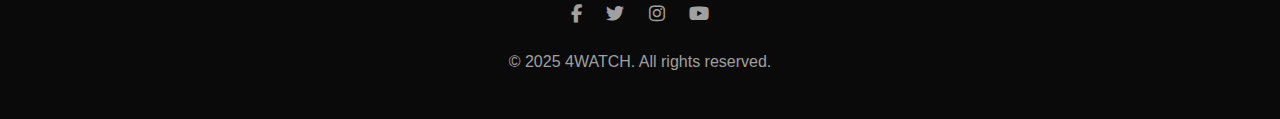
==== commit 66bd40ad: "Update interstaler.html" ====
--- a/interstaler.html
+++ b/interstaler.html
@@ -554,7 +554,7 @@
         <!-- Movie Details -->
         <div class="movie-details">
             <div class="poster">
-                <img src="/api/placeholder/300/450" alt="Interstellar Poster">
+                <img src="av.jpg" alt="Interstellar Poster">
                 <div class="bookmark">
                     <i class="far fa-bookmark"></i>
                 </div>
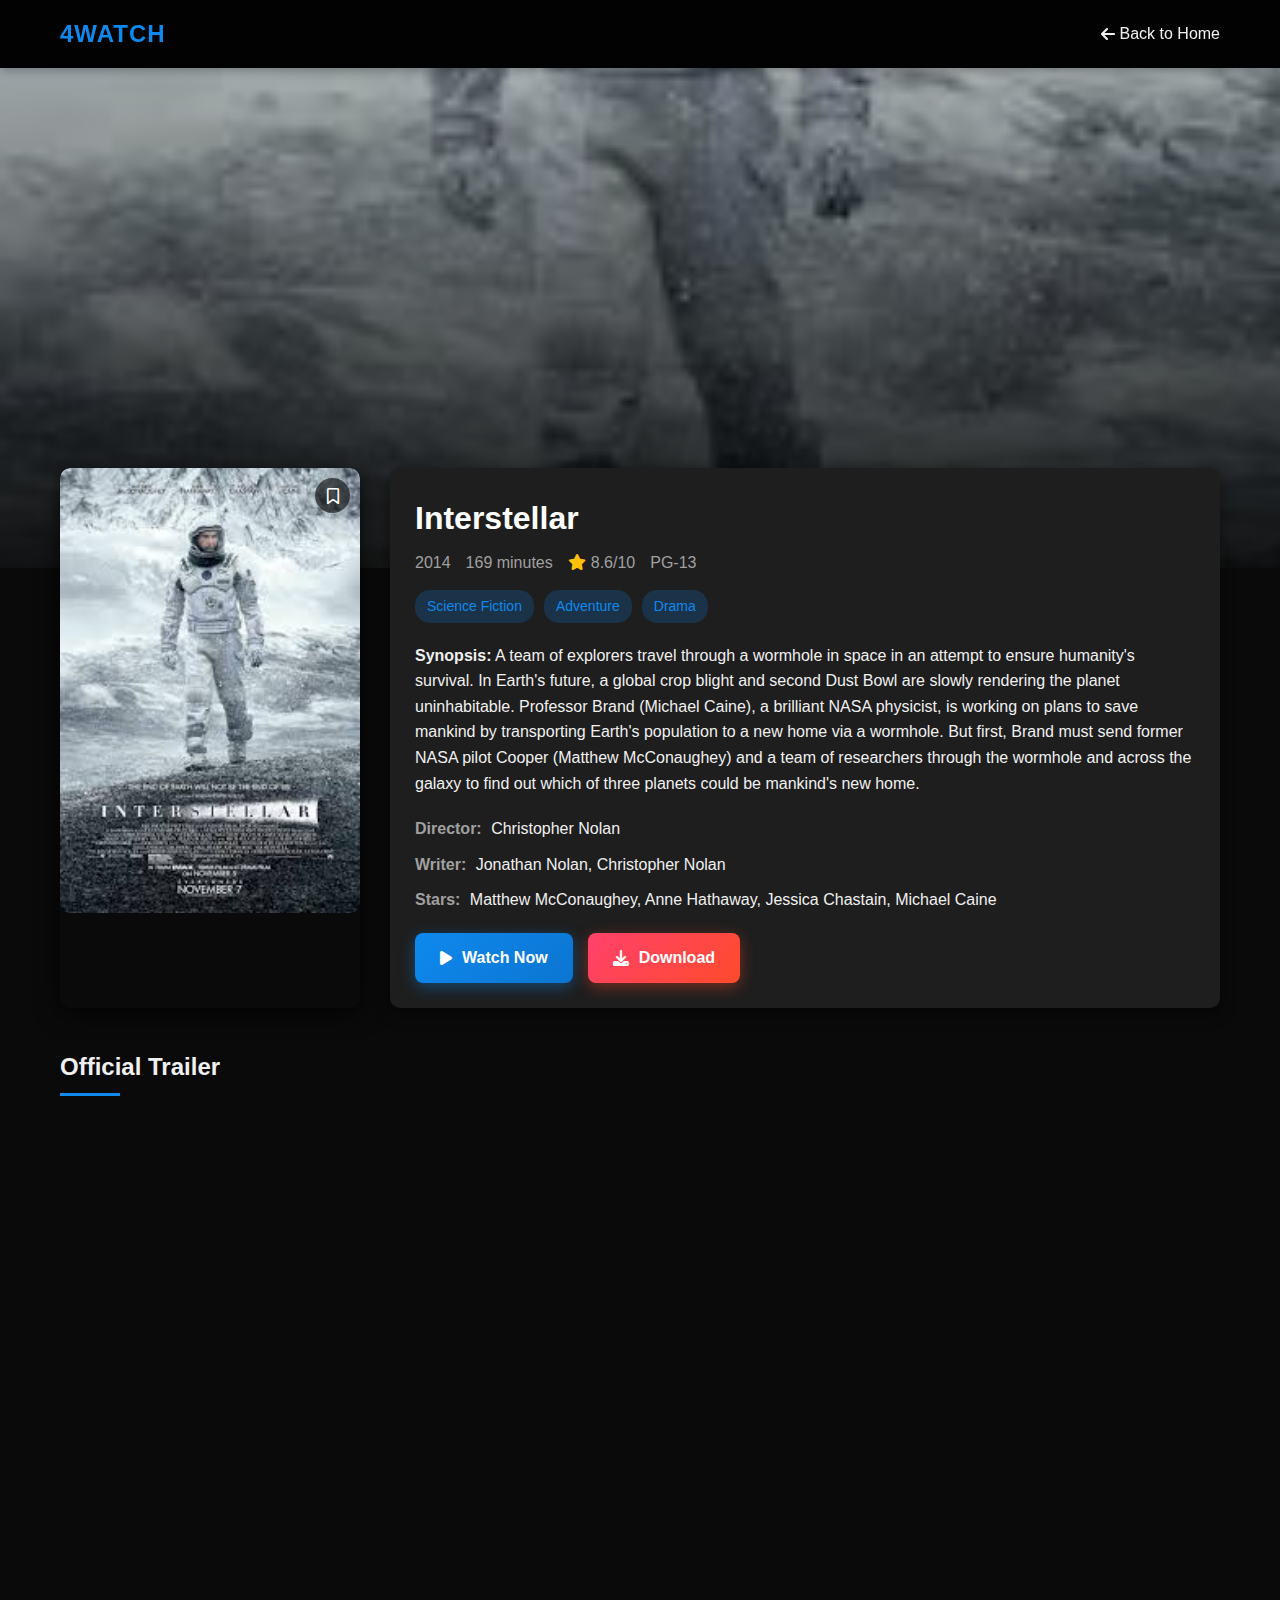
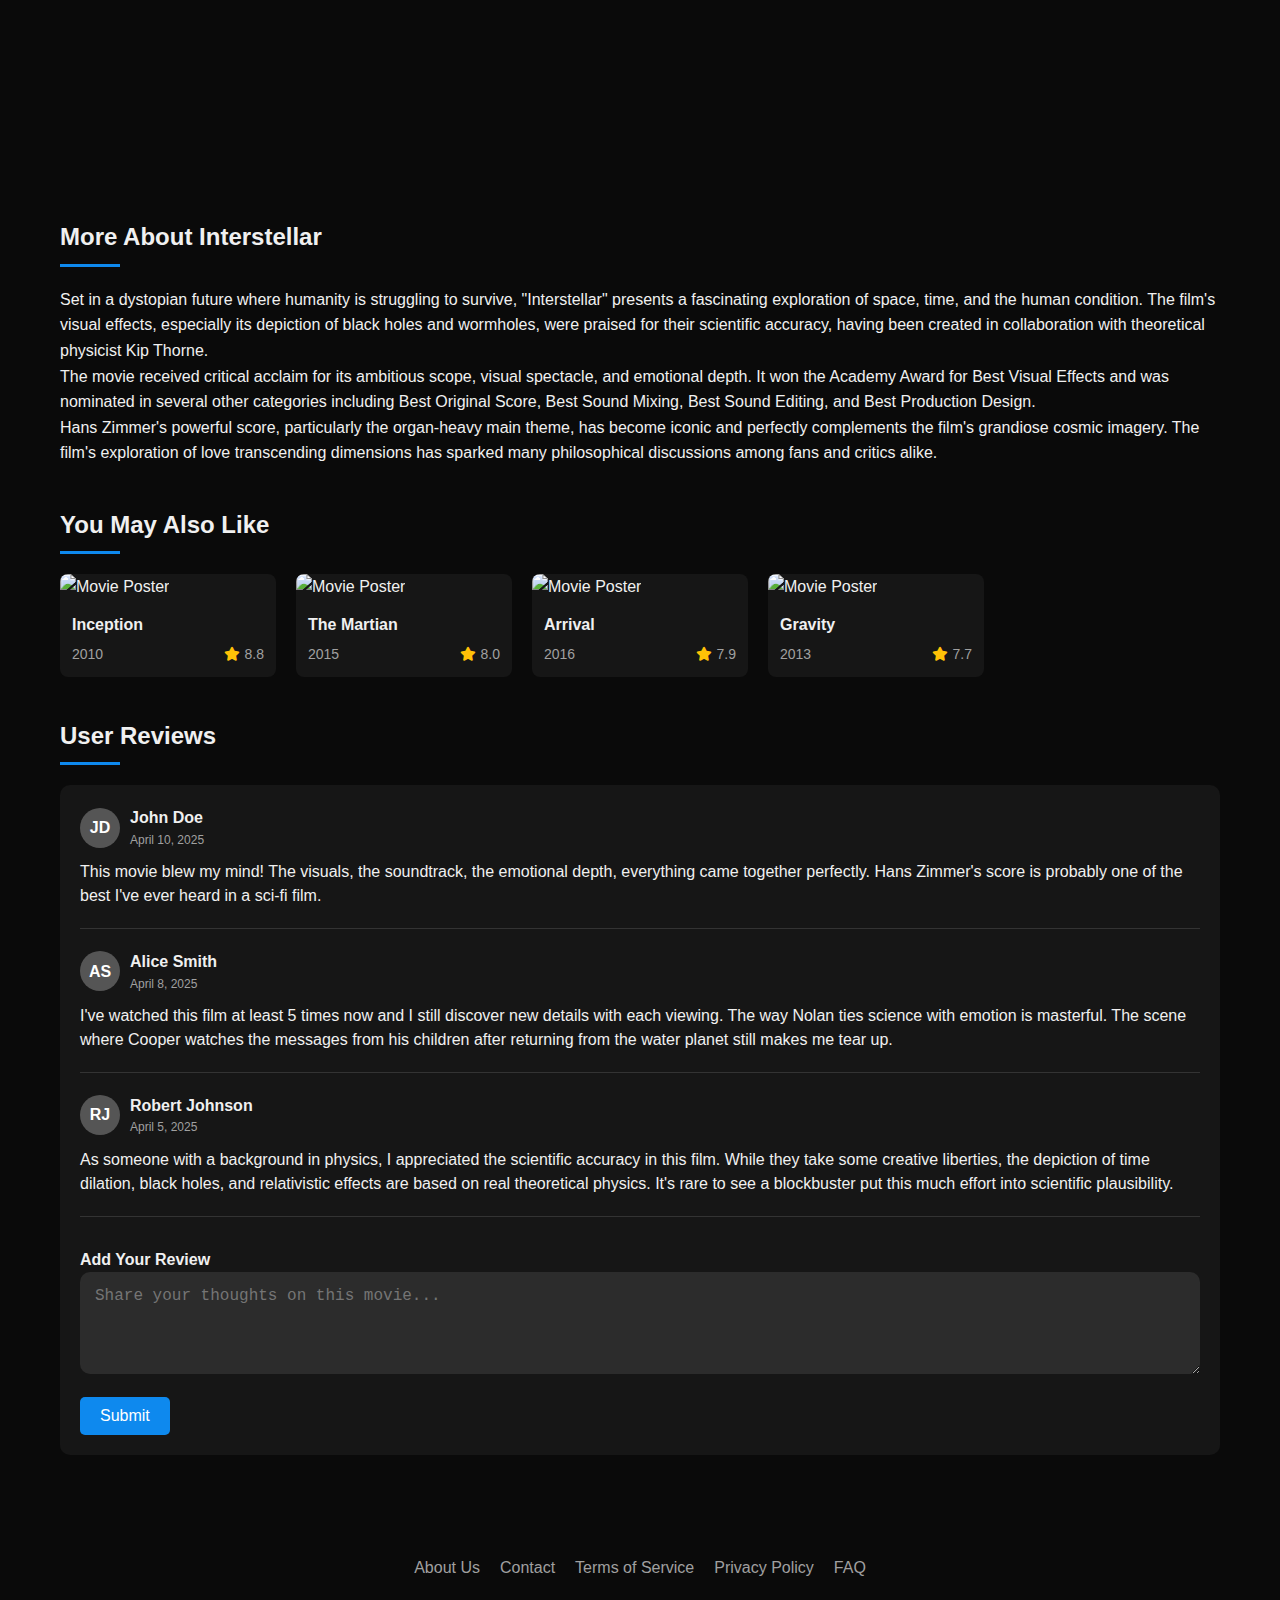
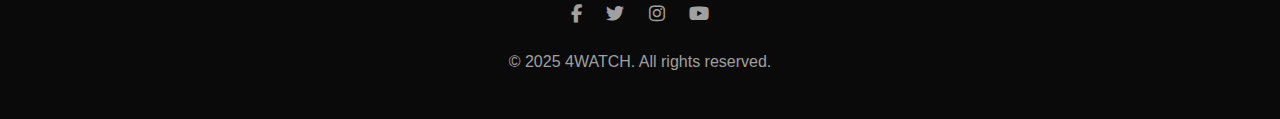
==== commit cb2f5259: "Update interstaler.html" ====
--- a/interstaler.html
+++ b/interstaler.html
@@ -554,7 +554,7 @@
         <!-- Movie Details -->
         <div class="movie-details">
             <div class="poster">
-                <img src="av.jpg" alt="Interstellar Poster">
+                <img src="INT.jpg" alt="Interstellar Poster">
                 <div class="bookmark">
                     <i class="far fa-bookmark"></i>
                 </div>
